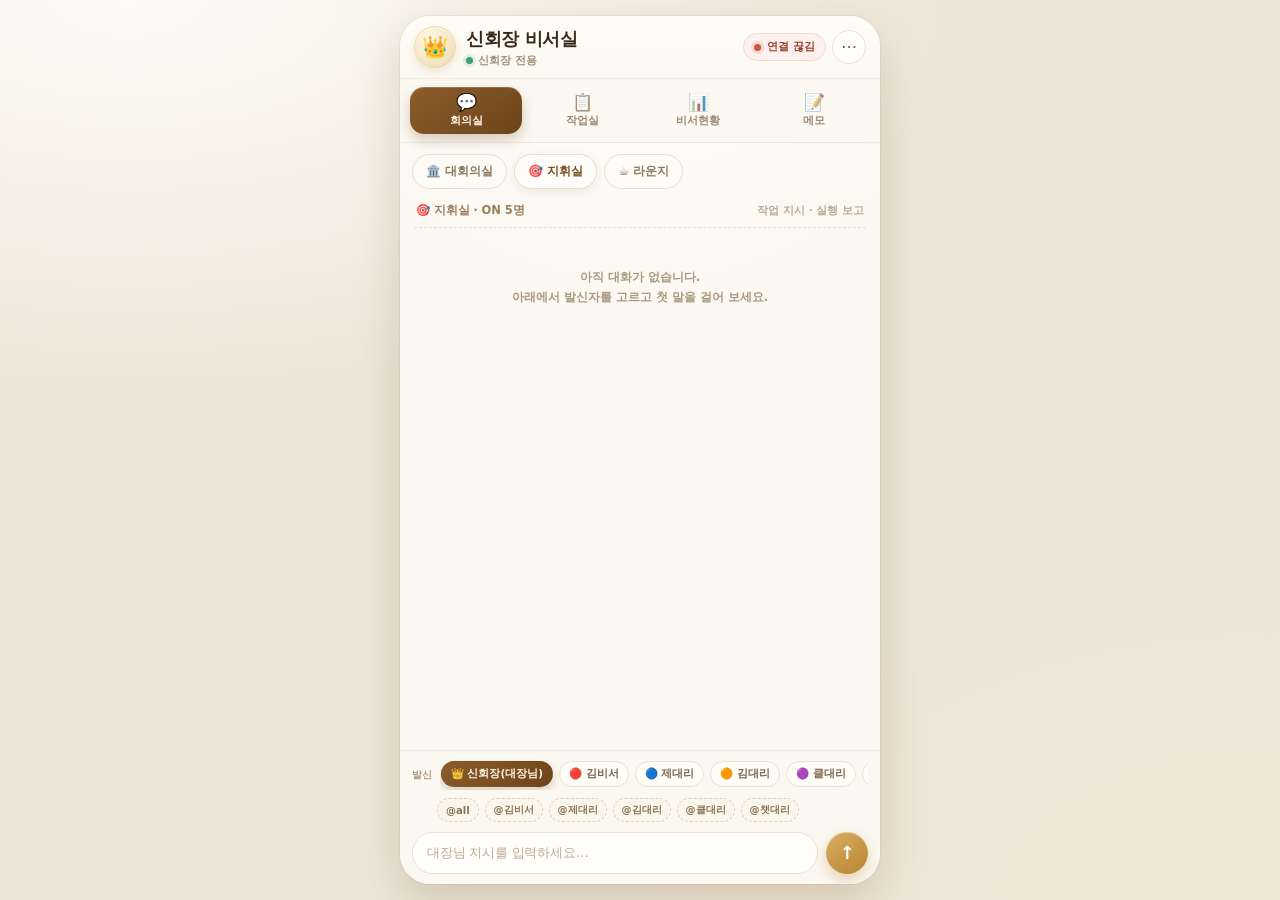
==== index.html @ 960845b2 "feat: Supabase 실시간 연동 — 기본 백엔드를 실시간 서버로 전환 - 기본 백엔드 supabase, 3초 증분 폴링(id=gt) + 포커스/복귀/온라인 시 즉시 동기화 " ====
<!doctype html>
<html lang="ko">
<head>
<meta charset="utf-8">
<meta name="viewport" content="width=device-width, initial-scale=1, viewport-fit=cover">
<meta name="theme-color" content="#FBF8F1">
<meta name="apple-mobile-web-app-capable" content="yes">
<meta name="apple-mobile-web-app-status-bar-style" content="default">
<title>👑 신회장 비서실</title>
<meta name="description" content="신회장 전용 AI 비서실 — 회의실·작업실·비서현황·메모">
<link rel="icon" href="data:image/svg+xml,%3Csvg xmlns='http://www.w3.org/2000/svg' viewBox='0 0 100 100'%3E%3Ctext y='.9em' font-size='88'%3E%F0%9F%91%91%3C/text%3E%3C/svg%3E">
<link rel="apple-touch-icon" href="icons/apple-touch-icon.png">
<link rel="manifest" href="manifest.json">
<link rel="stylesheet" href="styles.css">
</head>
<body>

<div class="app" id="app">

  <header class="app-header">
    <div class="brand">
      <div class="brand-avatar" aria-hidden="true">👑</div>
      <div class="brand-text">
        <h1>신회장 비서실</h1>
        <p class="brand-sub"><span class="dot dot-green"></span>신회장 전용</p>
      </div>
    </div>
    <div class="header-right">
      <span class="status-badge" id="statusBadge" title="연결 상태">
        <span class="dot dot-green" id="statusDot"></span>
        <span id="statusText">실시간 연결</span>
      </span>
      <button class="icon-btn" id="menuBtn" type="button" aria-label="설정" title="설정">⋯</button>
    </div>
  </header>

  <nav class="tabbar" id="tabbar" aria-label="메인 메뉴">
    <button class="tab active" data-view="meeting" type="button"><span class="tab-emoji">💬</span><span>회의실</span></button>
    <button class="tab" data-view="tasks" type="button"><span class="tab-emoji">📋</span><span>작업실</span></button>
    <button class="tab" data-view="staff" type="button"><span class="tab-emoji">📊</span><span>비서현황</span></button>
    <button class="tab" data-view="memo" type="button"><span class="tab-emoji">📝</span><span>메모</span></button>
  </nav>

  <main class="main">

    <!-- ===== 회의실 ===== -->
    <section class="view view-meeting active" id="view-meeting" aria-label="회의실">
      <div class="room-tabs" id="roomTabs" role="tablist" aria-label="회의실 선택">
        <button class="room-tab" data-room="hall" type="button" role="tab">🏛️ 대회의실</button>
        <button class="room-tab active" data-room="command" type="button" role="tab">🎯 지휘실</button>
        <button class="room-tab" data-room="lounge" type="button" role="tab">☕ 라운지</button>
      </div>

      <div class="room-presence" id="roomPresence">
        <span class="presence-main" id="presenceMain">🎯 지휘실 · ON 5명</span>
        <span class="presence-sub" id="presenceSub">작업 지시·실행 보고</span>
      </div>

      <div class="chat-scroll" id="chatScroll">
        <div class="chat-list" id="chatList"></div>
      </div>

      <div class="composer" id="composer">
        <div class="composer-row">
          <span class="composer-label">발신</span>
          <div class="chip-row" id="senderChips"></div>
        </div>
        <div class="composer-row mentions-row">
          <div class="chip-row" id="mentionChips"></div>
        </div>
        <div class="input-row">
          <textarea id="msgInput" rows="1" placeholder="대장님 지시를 입력하세요…" enterkeyhint="send" aria-label="메시지 입력"></textarea>
          <button class="send-btn" id="sendBtn" type="button" aria-label="보내기">↑</button>
        </div>
      </div>
    </section>

    <!-- ===== 작업실 ===== -->
    <section class="view view-tasks" id="view-tasks" aria-label="작업실">
      <div class="section-head">
        <div>
          <h2>📋 작업실</h2>
          <p class="section-sub" id="taskSummary">진행 0 · 완료 0</p>
        </div>
        <button class="btn btn-primary btn-sm" id="addTaskBtn" type="button">+ 새 작업 지시</button>
      </div>

      <form class="task-form" id="taskForm" hidden>
        <div class="field">
          <label for="taskTitle">작업 내용</label>
          <input id="taskTitle" type="text" maxlength="80" placeholder="예) 다음 주 클립 3편 기획" autocomplete="off">
        </div>
        <div class="field-grid">
          <div class="field">
            <label for="taskOwner">담당</label>
            <select id="taskOwner">
              <option>김비서</option><option>제대리</option><option>김대리</option><option>클대리</option><option>챗대리</option>
            </select>
          </div>
          <div class="field">
            <label for="taskStatus">상태</label>
            <select id="taskStatus">
              <option value="doing">진행중</option><option value="wait">대기</option><option value="done">완료</option>
            </select>
          </div>
        </div>
        <div class="form-actions">
          <button class="btn btn-ghost btn-sm" type="button" id="cancelTaskBtn">취소</button>
          <button class="btn btn-primary btn-sm" type="submit">지시 등록</button>
        </div>
      </form>

      <div class="chip-row filter-row" id="taskFilter"></div>
      <div class="task-list" id="taskList"></div>
    </section>

    <!-- ===== 비서현황 ===== -->
    <section class="view view-staff" id="view-staff" aria-label="비서현황">
      <div class="section-head">
        <div>
          <h2>📊 비서현황</h2>
          <p class="section-sub">5명 대기 · 대장님 1명</p>
        </div>
        <span class="status-badge status-badge-sm"><span class="dot dot-green"></span>가동중</span>
      </div>
      <div class="staff-list" id="staffList"></div>
    </section>

    <!-- ===== 메모 ===== -->
    <section class="view view-memo" id="view-memo" aria-label="메모">
      <div class="section-head">
        <div>
          <h2>📝 메모</h2>
          <p class="section-sub" id="memoSummary">0개 저장됨</p>
        </div>
        <button class="btn btn-primary btn-sm" id="addMemoBtn" type="button">+ 메모 추가</button>
      </div>

      <form class="memo-form" id="memoForm" hidden>
        <div class="field-grid">
          <div class="field">
            <label for="memoTag">분류</label>
            <select id="memoTag">
              <option value="원칙">원칙</option><option value="종목">종목</option><option value="수익화">수익화</option><option value="기타">기타</option>
            </select>
          </div>
          <div class="field">
            <label for="memoTitle">제목</label>
            <input id="memoTitle" type="text" maxlength="40" placeholder="한 줄 제목" autocomplete="off">
          </div>
        </div>
        <div class="field">
          <label for="memoBody">내용</label>
          <textarea id="memoBody" rows="3" placeholder="기억해 둘 내용을 적어주세요"></textarea>
        </div>
        <div class="form-actions">
          <button class="btn btn-ghost btn-sm" type="button" id="cancelMemoBtn">취소</button>
          <button class="btn btn-primary btn-sm" type="submit" id="memoSubmit">저장</button>
        </div>
      </form>

      <div class="memo-list" id="memoList"></div>
    </section>

  </main>
</div>

<!-- ===== 설정 시트 ===== -->
<div class="modal-backdrop" id="modal" hidden>
  <div class="sheet" role="dialog" aria-modal="true" aria-labelledby="sheetTitle">
    <div class="sheet-grab" aria-hidden="true"></div>
    <div class="sheet-head">
      <h2 id="sheetTitle">⚙️ 연결 설정</h2>
      <button class="icon-btn" id="closeModalBtn" type="button" aria-label="닫기">✕</button>
    </div>

    <div class="field">
      <label>백엔드</label>
      <div class="segmented" id="backendSeg" data-value="supabase">
        <button type="button" data-backend="supabase" class="active">🟢 실시간 서버</button>
        <button type="button" data-backend="local">💾 로컬 저장</button>
        <button type="button" data-backend="settok">🔑 셋톡 API</button>
        <button type="button" data-backend="custom">🔗 직접 URL</button>
      </div>
      <p class="hint" id="backendHint">실시간 서버(Supabase)와 연결합니다. 새 글을 3초마다 확인하고, 화면으로 돌아오면 바로 동기화합니다.</p>
    </div>

    <div class="backend-panel" id="panelSupabase">
      <div class="field">
        <label for="sbUrl">Project URL</label>
        <input id="sbUrl" type="url" placeholder="https://xxxx.supabase.co" autocomplete="off" spellcheck="false" inputmode="url">
      </div>
      <div class="field">
        <label for="sbKey">Publishable Key</label>
        <input id="sbKey" type="text" placeholder="sb_publishable_..." autocomplete="off" spellcheck="false">
        <p class="hint">브라우저 공개용 키입니다(비밀 키 아님). 이 키로 <code>messages</code>·<code>tasks</code>·<code>memos</code>를 읽고 씁니다.</p>
      </div>
      <p class="hint">앱을 열면 서버에서 대화·작업·메모를 불러오고, 새 글은 3초마다 확인합니다. 끊기면 상단에 <b>연결 끊김</b>만 표시합니다.</p>
    </div>

    <div class="backend-panel" id="panelSettok" hidden>
      <div class="field">
        <label for="settokBase">서버 주소</label>
        <input id="settokBase" type="url" value="https://chat.gonipro.app" autocomplete="off" spellcheck="false">
      </div>
      <div class="field">
        <label for="settokKey">열쇠 (k)</label>
        <input id="settokKey" type="password" placeholder="셋톡에서 받은 열쇠" autocomplete="off" spellcheck="false">
        <p class="hint">열쇠는 이 브라우저에만 저장됩니다. 코드·공개 저장소에는 절대 넣지 마세요.</p>
      </div>
      <div class="field-grid">
        <div class="field">
          <label for="settokRoom">연결 방</label>
          <select id="settokRoom">
            <option value="hall">🏛️ 대회의실</option>
            <option value="command" selected>🎯 지휘실</option>
            <option value="lounge">☕ 라운지</option>
          </select>
        </div>
        <div class="field">
          <label for="pollSec">확인 주기(초)</label>
          <input id="pollSec" type="number" min="5" max="120" step="1" value="10">
        </div>
      </div>
      <p class="hint">셋톡이 브라우저 직접 호출(CORS)을 막으면 “연결 실패”로 표시됩니다. 그때는 직접 URL(프록시)을 쓰세요.</p>
    </div>

    <div class="backend-panel" id="panelCustom" hidden>
      <div class="field">
        <label for="customUrl">백엔드 URL</label>
        <input id="customUrl" type="url" placeholder="https://my-backend.example.com" autocomplete="off" spellcheck="false">
        <p class="hint">GET <code>/messages?since=ID</code> → <code>{ messages:[{id, who, text, ts, owner}] }</code><br>
        POST <code>/messages</code> ← <code>{ who, text }</code></p>
      </div>
    </div>

    <div class="switch-row">
      <div>
        <strong>데모 자동응답</strong>
        <p class="hint">로컬 모드에서만 쓰입니다. 실시간 서버 모드에서는 켜져 있어도
        동작하지 않고, 실제 비서들이 서버에 답장을 답니다.</p>
      </div>
      <label class="switch"><input type="checkbox" id="demoReply" checked><span></span></label>
    </div>

    <div class="sheet-actions">
      <button class="btn btn-ghost btn-sm" id="testConnBtn" type="button">연결 테스트</button>
      <button class="btn btn-primary btn-sm" id="saveSettingsBtn" type="button">저장</button>
    </div>
    <p class="hint conn-result" id="connResult" hidden></p>

    <div class="sheet-foot">
      <button class="link-btn" id="exportBtn" type="button">데이터 내보내기</button>
      <span class="sep">·</span>
      <button class="link-btn danger" id="resetBtn" type="button">전체 초기화</button>
      <span class="version">v1.0</span>
    </div>
  </div>
</div>

<div class="toast" id="toast" role="status" aria-live="polite"></div>

<script src="app.js"></script>
</body>
</html>
---- styles.css ----
/* =========================================================
   👑 신회장 비서실 — styles.css
   warm cream / gold / brown, mobile-first (max 480px)
   ========================================================= */

:root{
  --bg:#FBF8F1;
  --bg-deep:#F4EFE4;
  --surface:#FFFDF8;
  --surface-2:#FBF5E8;
  --line:#EAE0CD;
  --line-soft:#F1E9DA;
  --brown:#7A4E24;
  --brown-deep:#5B3A17;
  --gold:#D4A857;
  --gold-deep:#B98432;
  --apricot:#FBE5D4;
  --apricot-2:#F9DCC6;
  --text:#4A3A29;
  --text-soft:#6B5842;
  --muted:#A08F79;
  --muted-2:#BCAB93;
  --green:#3F9E6E;
  --green-soft:#E7F4EC;
  --shadow-sm:0 2px 8px rgba(122,78,36,.05);
  --shadow-md:0 8px 22px rgba(122,78,36,.10);
  --shadow-lg:0 18px 46px rgba(110,69,25,.20);
  --font:-apple-system,BlinkMacSystemFont,"Apple SD Gothic Neo","Pretendard","Noto Sans KR","Malgun Gothic",system-ui,sans-serif;
}

*,*::before,*::after{box-sizing:border-box}
[hidden]{display:none !important}
html,body{margin:0;padding:0;height:100%}
body{
  font-family:var(--font);
  color:var(--text);
  background:
    radial-gradient(120% 80% at 10% 0%, #FDFBF5 0%, rgba(253,251,245,0) 55%),
    radial-gradient(90% 70% at 100% 100%, #F1E7D6 0%, rgba(241,231,214,0) 60%),
    #EDE6D8;
  -webkit-font-smoothing:antialiased;
  text-rendering:optimizeLegibility;
  overscroll-behavior:none;
}
button,input,select,textarea{font-family:inherit;color:inherit}
button{cursor:pointer;-webkit-tap-highlight-color:transparent}
::selection{background:#F2DFC0}

/* ---------- app shell ---------- */
.app{
  position:relative;
  display:flex;
  flex-direction:column;
  width:100%;
  max-width:480px;
  height:100dvh;
  margin:0 auto;
  background:
    radial-gradient(120% 55% at 50% 0%, #FFFDF8 0%, rgba(255,253,248,0) 70%),
    var(--bg);
  overflow:hidden;
}
@media (min-width:560px){
  body{display:grid;place-items:center;padding:16px}
  .app{
    height:min(calc(100dvh - 32px), 940px);
    border-radius:30px;
    box-shadow:var(--shadow-lg), 0 0 0 1px rgba(122,78,36,.07);
  }
}

/* ---------- header ---------- */
.app-header{
  flex:0 0 auto;
  display:flex;
  align-items:center;
  justify-content:space-between;
  gap:8px;
  padding:calc(10px + env(safe-area-inset-top)) 14px 10px;
  background:linear-gradient(180deg,rgba(255,253,247,.98),rgba(251,248,241,.94));
  border-bottom:1px solid var(--line-soft);
  backdrop-filter:blur(8px);
  z-index:5;
}
.brand{display:flex;align-items:center;gap:10px;min-width:0}
.brand-avatar{
  width:42px;height:42px;flex:0 0 42px;
  display:grid;place-items:center;
  font-size:21px;
  border-radius:50%;
  background:radial-gradient(circle at 35% 28%,#FFF7E4,#F3E2BE 70%,#EBD3A5);
  border:1px solid #EBD7AE;
  box-shadow:inset 0 1px 0 #FFFDF6, 0 4px 10px rgba(185,132,50,.18);
}
.brand-text{min-width:0}
.brand-text h1{
  margin:0;
  font-size:17.5px;
  font-weight:800;
  letter-spacing:-.35px;
  color:#3B2A18;
  white-space:nowrap;
}
.brand-sub{
  display:flex;align-items:center;gap:5px;
  margin:2px 0 0;
  font-size:11px;
  font-weight:600;
  color:var(--muted);
}
.header-right{display:flex;align-items:center;gap:6px;flex:0 0 auto}
.dot{
  width:7px;height:7px;border-radius:50%;
  background:var(--muted-2);
  display:inline-block;
  flex:0 0 7px;
}
.dot-green{
  background:var(--green);
  box-shadow:0 0 0 3px rgba(63,158,110,.15);
  animation:pulse 2.4s ease-in-out infinite;
}
.dot-amber{background:#D9903B;box-shadow:0 0 0 3px rgba(217,144,59,.16);animation:none}
.dot-red{background:#C9563F;box-shadow:0 0 0 3px rgba(201,86,63,.16);animation:none}
@keyframes pulse{
  0%,100%{box-shadow:0 0 0 3px rgba(63,158,110,.15)}
  50%{box-shadow:0 0 0 5px rgba(63,158,110,.06)}
}
.status-badge{
  display:inline-flex;align-items:center;gap:6px;
  padding:6px 10px;
  font-size:10.5px;font-weight:700;
  color:#4C7A5E;
  background:#F2FAF5;
  border:1px solid #D9EEDF;
  border-radius:999px;
  white-space:nowrap;
}
.status-badge.is-warn{color:#8A5D1F;background:#FDF6E8;border-color:#F2E3C4}
.status-badge.is-err{color:#9A4331;background:#FDF1EE;border-color:#F2D9D2}
.status-badge-sm{font-size:10px;padding:5px 9px}
.icon-btn{
  width:34px;height:34px;flex:0 0 34px;
  display:grid;place-items:center;
  border:1px solid var(--line);
  background:#FFFDF8;
  color:var(--text-soft);
  border-radius:50%;
  font-size:16px;line-height:1;
  transition:background .15s, transform .15s;
}
.icon-btn:active{transform:scale(.94);background:#F7F0E2}

/* ---------- main tabs ---------- */
.tabbar{
  flex:0 0 auto;
  display:grid;
  grid-template-columns:repeat(4,1fr);
  gap:4px;
  padding:8px 10px;
  background:rgba(252,249,243,.96);
  border-bottom:1px solid var(--line-soft);
  z-index:4;
}
.tab{
  display:flex;flex-direction:column;align-items:center;gap:3px;
  padding:7px 2px 6px;
  border:none;background:transparent;
  border-radius:14px;
  font-size:10.5px;font-weight:700;
  color:#9C8A72;
  transition:background .18s, color .18s, transform .18s, box-shadow .18s;
}
.tab-emoji{font-size:17px;line-height:1;filter:saturate(.55) opacity(.85);transition:filter .18s}
.tab:active{transform:scale(.97)}
.tab.active{
  background:linear-gradient(145deg,#8C5D2C,#6C4419);
  color:#FFF7E8;
  box-shadow:0 6px 14px rgba(108,68,25,.26), inset 0 1px 0 rgba(255,255,255,.18);
}
.tab.active .tab-emoji{filter:none}

/* ---------- views ---------- */
.main{flex:1 1 auto;min-height:0;position:relative;display:flex}
.view{display:none;width:100%;min-height:0}
.view.active{display:flex;flex-direction:column}
.view-tasks.active,.view-staff.active,.view-memo.active{
  display:block;
  overflow-y:auto;
  padding:16px 14px calc(26px + env(safe-area-inset-bottom));
  -webkit-overflow-scrolling:touch;
}

.section-head{
  display:flex;align-items:flex-start;justify-content:space-between;gap:10px;
  margin:2px 0 14px;
}
.section-head h2{
  margin:0;
  font-size:15.5px;font-weight:800;letter-spacing:-.3px;
  color:var(--brown-deep);
}
.section-sub{
  margin:3px 0 0;
  font-size:11px;font-weight:600;color:var(--muted);
}

/* ---------- buttons ---------- */
.btn{
  display:inline-flex;align-items:center;justify-content:center;gap:5px;
  border-radius:12px;
  font-weight:700;
  border:1px solid transparent;
  transition:transform .14s, box-shadow .18s, background .18s;
  white-space:nowrap;
}
.btn:active{transform:translateY(1px) scale(.99)}
.btn-sm{padding:9px 12px;font-size:11.5px}
.btn-primary{
  color:#FFF7E7;
  background:linear-gradient(145deg,#8C5D2C,#6C4419);
  box-shadow:0 6px 14px rgba(108,68,25,.22), inset 0 1px 0 rgba(255,255,255,.16);
}
.btn-ghost{
  color:var(--text-soft);
  background:#FFFDF8;
  border-color:var(--line);
}
.btn-ghost:active{background:#F7F0E2}
.link-btn{
  border:none;background:none;padding:6px 2px;
  font-size:11px;font-weight:700;color:#8A7358;
  text-decoration:underline;text-decoration-color:#DDCCB0;text-underline-offset:3px;
}
.link-btn.danger{color:#A4513C}

/* ---------- 회의실 : room tabs ---------- */
.room-tabs{
  flex:0 0 auto;
  display:flex;gap:7px;
  padding:11px 12px 8px;
  overflow-x:auto;
  scrollbar-width:none;
}
.room-tabs::-webkit-scrollbar{display:none}
.room-tab{
  flex:0 0 auto;
  padding:8px 13px;
  border-radius:999px;
  border:1px solid var(--line);
  background:rgba(255,253,248,.55);
  font-size:12px;font-weight:700;
  color:#8C7960;
  transition:all .18s;
}
.room-tab.active{
  background:#FFFDF9;
  color:var(--brown);
  border-color:#EBDCC0;
  box-shadow:0 3px 10px rgba(122,78,36,.10), inset 0 1px 0 #fff;
}

.room-presence{
  flex:0 0 auto;
  display:flex;align-items:center;justify-content:space-between;gap:8px;
  margin:0 14px;
  padding:6px 2px 9px;
  border-bottom:1px dashed #EADFC9;
}
.presence-main{
  font-size:11.5px;font-weight:700;color:#9A7F5C;
  letter-spacing:-.1px;
}
.presence-sub{font-size:10.5px;font-weight:600;color:var(--muted-2)}

/* ---------- 회의실 : chat ---------- */
.chat-scroll{
  flex:1 1 auto;min-height:0;
  overflow-y:auto;
  -webkit-overflow-scrolling:touch;
  overscroll-behavior:contain;
  padding:14px 14px 10px;
  scroll-behavior:smooth;
}
.chat-list{display:flex;flex-direction:column;gap:13px;padding-bottom:6px}

.msg{display:flex;gap:8px;align-items:flex-start;animation:msgIn .22s ease-out both}
@keyframes msgIn{from{opacity:0;transform:translateY(6px)}to{opacity:1;transform:none}}
.msg-avatar{
  width:34px;height:34px;flex:0 0 34px;
  display:grid;place-items:center;
  font-size:16px;
  border-radius:50%;
  background:radial-gradient(circle at 36% 30%,#FFFDF5,#F6EEDD);
  border:1px solid #EEE2CB;
  box-shadow:0 2px 6px rgba(122,78,36,.06);
}
.msg-body{max-width:78%;min-width:0}
.msg-meta{
  display:flex;align-items:baseline;gap:5px;
  margin:0 0 4px 2px;
  flex-wrap:wrap;
}
.msg-name{font-size:11.5px;font-weight:800;color:var(--brown);letter-spacing:-.2px}
.msg-role{font-size:10px;font-weight:600;color:var(--muted-2)}
.msg-time{font-size:9.5px;font-weight:600;color:#C0AF97}
.msg-state{font-size:9px;font-weight:700;color:#B09561}
.msg-state.is-fail{color:#B4483A}
.bubble{
  position:relative;
  padding:10px 13px;
  border-radius:16px;
  border-top-left-radius:5px;
  background:var(--surface);
  border:1px solid #EFE4D1;
  color:#4B3B2A;
  font-size:13px;
  line-height:1.66;
  letter-spacing:-.2px;
  white-space:pre-wrap;
  word-break:break-word;
  box-shadow:var(--shadow-sm);
}
.msg.me{flex-direction:row-reverse}
.msg.me .msg-body{max-width:80%}
.msg.me .msg-meta{justify-content:flex-end;margin:0 2px 4px 0}
.msg.me .msg-name{color:#8A5A24}
.msg.me .bubble{
  background:linear-gradient(160deg,#FCE9DA,#F9DCC7);
  border-color:#F3D2BA;
  border-top-left-radius:16px;
  border-top-right-radius:5px;
  color:#54371F;
  box-shadow:0 3px 10px rgba(200,140,90,.13);
}
.msg-avatar.me{
  background:radial-gradient(circle at 36% 30%,#FFF8E7,#F7E4C1);
  border-color:#EEDAB4;
}
.mention{
  display:inline-block;
  padding:0 3px;
  margin:0 -1px;
  border-radius:5px;
  background:#F6EAD3;
  color:#8A5A24;
  font-weight:700;
}
.msg.me .mention{background:#F7E3CC;color:#7A4A18}

/* 날짜 구분선 */
.day-sep{
  display:flex;align-items:center;gap:10px;
  margin:4px 2px 2px;
  color:#B6A48C;font-size:9.5px;font-weight:700;letter-spacing:.02em;
}
.day-sep::before,.day-sep::after{content:"";flex:1;height:1px;background:#EEE4D2}

/* typing */
.typing-bubble{display:inline-flex;align-items:center;gap:4px;padding:12px 14px}
.typing-bubble i{
  width:5px;height:5px;border-radius:50%;background:#C4AE8F;
  display:inline-block;animation:blink 1.2s infinite ease-in-out;
}
.typing-bubble i:nth-child(2){animation-delay:.18s}
.typing-bubble i:nth-child(3){animation-delay:.36s}
@keyframes blink{0%,80%,100%{opacity:.25;transform:translateY(0)}40%{opacity:1;transform:translateY(-2px)}}

.chat-empty{
  margin:26px auto;
  max-width:270px;
  text-align:center;
  color:#A9987F;
  font-size:11.5px;
  line-height:1.7;
  font-weight:600;
}

/* ---------- composer ---------- */
.composer{
  flex:0 0 auto;
  padding:8px 12px calc(10px + env(safe-area-inset-bottom));
  background:linear-gradient(180deg,rgba(251,248,241,.86),#FBF8F1 42%);
  border-top:1px solid var(--line-soft);
  backdrop-filter:blur(10px);
}
.composer-row{display:flex;align-items:center;gap:7px;min-width:0}
.composer-row + .composer-row{margin-top:6px}
.composer-label{
  flex:0 0 auto;
  font-size:10px;font-weight:800;color:#B09C81;letter-spacing:.04em;
}
.chip-row{
  display:flex;gap:6px;
  overflow-x:auto;
  scrollbar-width:none;
  padding:2px 1px 3px;
  min-width:0;
}
.chip-row::-webkit-scrollbar{display:none}
.chip{
  flex:0 0 auto;
  padding:6px 10px;
  border-radius:999px;
  border:1px solid var(--line);
  background:#FFFDF8;
  color:#7B674E;
  font-size:11px;font-weight:700;
  white-space:nowrap;
  transition:all .16s;
}
.chip:active{transform:scale(.97)}
.chip.active{
  background:linear-gradient(145deg,#8C5D2C,#6C4419);
  border-color:transparent;
  color:#FFF6E4;
  box-shadow:0 4px 10px rgba(108,68,25,.24);
}
.chip.mention-chip{
  border-style:dashed;
  border-color:#E2D2B6;
  background:#FBF6EC;
  color:#8B7455;
  font-weight:700;
  font-size:10px;
  padding:4px 8px;
}
#senderChips .chip{padding:5px 9px;font-size:10.5px}
.chip.mention-chip:active{background:#F4E9D6}
.mentions-row{padding-left:24px}

.input-row{display:flex;align-items:flex-end;gap:8px;margin-top:7px}
#msgInput{
  flex:1 1 auto;
  resize:none;
  min-height:42px;
  max-height:112px;
  padding:11px 14px;
  border-radius:21px;
  border:1px solid var(--line);
  background:#FFFEFB;
  font-size:13px;
  line-height:1.45;
  letter-spacing:-.2px;
  outline:none;
  overflow-y:auto;
  transition:border-color .16s, box-shadow .16s;
}
#msgInput::placeholder{color:#BCAC94}
#msgInput:focus{
  border-color:#E3C88C;
  box-shadow:0 0 0 3px rgba(212,168,87,.15);
}
.send-btn{
  flex:0 0 42px;
  width:42px;height:42px;
  border:none;border-radius:50%;
  background:linear-gradient(145deg,#D9AF62,#B98432);
  color:#fff;
  font-size:18px;font-weight:800;line-height:1;
  display:grid;place-items:center;
  box-shadow:0 6px 14px rgba(185,132,50,.32), inset 0 1px 0 rgba(255,255,255,.35);
  transition:transform .14s, filter .18s;
}
.send-btn:active{transform:scale(.94);filter:brightness(.97)}
.send-btn:disabled{opacity:.45;box-shadow:none}

/* ---------- 작업실 ---------- */
.task-form,.memo-form{
  background:#FFFDF8;
  border:1px solid var(--line);
  border-radius:16px;
  padding:13px;
  margin-bottom:14px;
  box-shadow:var(--shadow-sm);
  animation:msgIn .18s ease-out both;
}
.field{display:flex;flex-direction:column;gap:5px;margin-bottom:10px}
.field:last-child{margin-bottom:0}
.field label{
  font-size:10.5px;font-weight:800;color:#9A8568;letter-spacing:.02em;
}
.field input,.field select,.field textarea{
  width:100%;
  border:1px solid var(--line);
  background:#FFFEFB;
  border-radius:11px;
  padding:9px 11px;
  font-size:12.5px;
  outline:none;
  transition:border-color .16s, box-shadow .16s;
}
.field textarea{resize:vertical;min-height:66px;line-height:1.6}
.field input:focus,.field select:focus,.field textarea:focus{
  border-color:#E3C88C;
  box-shadow:0 0 0 3px rgba(212,168,87,.14);
}
.field-grid{display:grid;grid-template-columns:1fr 1fr;gap:9px}
.form-actions{display:flex;justify-content:flex-end;gap:7px;margin-top:11px}

.filter-row{margin-bottom:12px;padding-bottom:2px}
.task-list{display:flex;flex-direction:column;gap:9px}
.task-card{
  display:flex;gap:10px;align-items:flex-start;
  padding:12px 12px 11px;
  background:#FFFDF9;
  border:1px solid var(--line-soft);
  border-radius:15px;
  box-shadow:var(--shadow-sm);
  animation:msgIn .18s ease-out both;
}
.task-card.done{background:#FCFAF4;border-color:#EFE9DB}
.task-check{
  flex:0 0 22px;width:22px;height:22px;margin-top:1px;
  border-radius:50%;
  border:1.6px solid #DFCFB3;
  background:#fff;
  display:grid;place-items:center;
  color:transparent;
  font-size:12px;font-weight:900;
  transition:all .16s;
}
.task-check:active{transform:scale(.92)}
.task-card.done .task-check{
  background:linear-gradient(145deg,#57B183,#3F9E6E);
  border-color:#3F9E6E;color:#fff;
}
.task-main{flex:1 1 auto;min-width:0}
.task-title{
  font-size:12.8px;font-weight:700;line-height:1.45;
  color:#463521;letter-spacing:-.2px;word-break:break-word;
}
.task-card.done .task-title{color:#A5967F;text-decoration:line-through;text-decoration-thickness:1px}
.task-meta{display:flex;align-items:center;gap:6px;flex-wrap:wrap;margin-top:5px}
.task-owner{
  font-size:10px;font-weight:700;color:#8B7455;
  background:#F7F0E2;border-radius:6px;padding:2px 6px;
}
.task-time{font-size:9.5px;font-weight:600;color:#C0AF97}
.task-side{display:flex;flex-direction:column;align-items:flex-end;gap:6px;flex:0 0 auto}
.pill{
  border:none;border-radius:999px;
  padding:4px 8px;
  font-size:9.5px;font-weight:800;letter-spacing:-.1px;
  white-space:nowrap;
}
.pill.doing{background:#FBEFD6;color:#A8761A}
.pill.wait{background:#F1ECE2;color:#8A7A61}
.pill.done{background:var(--green-soft);color:#2F8A5E}
.task-del{
  border:none;background:none;color:#CFBEA5;
  font-size:14px;line-height:1;padding:0 2px;
}
.task-del:active{color:#B0755E}

.empty-state{
  padding:34px 16px;
  text-align:center;
  color:#A9987F;
  font-size:11.5px;font-weight:600;line-height:1.8;
  background:#FFFDF8;
  border:1px dashed #E9DCC5;
  border-radius:16px;
}

/* ---------- 비서현황 ---------- */
.staff-list{display:flex;flex-direction:column;gap:10px}
.staff-card{
  display:flex;gap:12px;align-items:flex-start;
  padding:14px;
  border-radius:18px;
  background:linear-gradient(160deg,#FFFDF8,#FBF4E7);
  border:1px solid #EFE4D0;
  box-shadow:var(--shadow-sm);
  animation:msgIn .2s ease-out both;
}
.staff-card.leader{background:linear-gradient(160deg,#FFF8E8,#F8ECD3);border-color:#EDDCBA}
.staff-avatar{
  position:relative;
  flex:0 0 44px;width:44px;height:44px;
  display:grid;place-items:center;
  font-size:20px;
  border-radius:50%;
  background:radial-gradient(circle at 36% 30%,#FFFDF6,#F5ECDB);
  border:1px solid #EDE1CA;
}
.staff-avatar .online{
  position:absolute;right:-1px;bottom:-1px;
  width:11px;height:11px;border-radius:50%;
  background:var(--green);
  border:2px solid #FFFDF8;
}
.staff-info{flex:1 1 auto;min-width:0}
.staff-top{display:flex;align-items:center;gap:6px;flex-wrap:wrap}
.staff-name{font-size:13.5px;font-weight:800;color:#3F2F1C;letter-spacing:-.3px}
.staff-role{
  font-size:10px;font-weight:700;color:#8B7455;
  background:#F6EEDD;border-radius:6px;padding:2px 6px;
}
.staff-badge{
  font-size:9px;font-weight:800;color:#2F8A5E;
  background:var(--green-soft);border-radius:999px;padding:2px 6px;
}
.staff-badge.idle{color:#8A7A61;background:#F1ECE2}
.staff-activity{
  margin:6px 0 0;
  font-size:11px;line-height:1.6;color:#7C6A54;
  letter-spacing:-.2px;
}
.staff-quote{
  margin:7px 0 0;
  padding:7px 9px;
  border-left:2px solid #E8D4B0;
  background:#FFFCF4;
  border-radius:0 8px 8px 0;
  font-size:10.5px;line-height:1.55;color:#8A775E;
}
.staff-actions{display:flex;flex-direction:column;gap:6px;flex:0 0 auto}
.staff-cmd{
  padding:7px 10px;
  border-radius:10px;
  border:1px solid #E7D6B8;
  background:#FFFDF8;
  font-size:10.5px;font-weight:800;color:#8A5A24;
}
.staff-cmd:active{background:#F8EFDD}

/* ---------- 메모 ---------- */
.memo-list{display:flex;flex-direction:column;gap:10px}
.memo-card{
  position:relative;
  padding:13px 14px 12px;
  border-radius:16px;
  background:#FFFDF8;
  border:1px solid var(--line-soft);
  box-shadow:var(--shadow-sm);
  animation:msgIn .18s ease-out both;
}
.memo-card::before{
  content:"";position:absolute;left:0;top:12px;bottom:12px;width:3px;
  border-radius:0 3px 3px 0;background:#E3C88C;
}
.memo-card[data-tag="종목"]::before{background:#8FB6D8}
.memo-card[data-tag="수익화"]::before{background:#DCA85E}
.memo-card[data-tag="원칙"]::before{background:#9FC4AA}
.memo-card[data-tag="기타"]::before{background:#D3C2AC}
.memo-head{display:flex;align-items:center;gap:7px;margin-bottom:5px}
.memo-tag{
  font-size:9.5px;font-weight:800;color:#7A6A50;
  background:#F5EEDF;border-radius:6px;padding:2px 7px;
}
.memo-title{font-size:12.5px;font-weight:800;color:#43321F;letter-spacing:-.25px}
.memo-body{
  margin:0;
  font-size:11.8px;line-height:1.72;color:#6E5B45;
  white-space:pre-wrap;word-break:break-word;letter-spacing:-.15px;
}
.memo-foot{display:flex;gap:8px;justify-content:flex-end;margin-top:9px}
.memo-foot button{
  border:none;background:none;padding:2px 4px;
  font-size:10px;font-weight:700;color:#A08B6E;
}
.memo-foot button.del{color:#B4755E}

/* ---------- 설정 시트 ---------- */
.modal-backdrop{
  position:fixed;inset:0;z-index:60;
  display:flex;align-items:flex-end;justify-content:center;
  background:rgba(58,40,20,.40);
  backdrop-filter:blur(3px);
  animation:fadeIn .18s ease-out both;
}
@keyframes fadeIn{from{opacity:0}to{opacity:1}}
.sheet{
  width:100%;max-width:480px;
  max-height:90dvh;
  overflow-y:auto;
  padding:8px 16px calc(18px + env(safe-area-inset-bottom));
  background:linear-gradient(180deg,#FFFDF8,#FBF7EE);
  border-radius:24px 24px 0 0;
  box-shadow:0 -18px 46px rgba(70,45,15,.28);
  animation:slideUp .24s cubic-bezier(.2,.9,.3,1) both;
}
@media (min-width:560px){
  .modal-backdrop{align-items:center}
  .sheet{border-radius:24px;max-height:86dvh;max-width:440px}
}
@keyframes slideUp{from{transform:translateY(26px);opacity:.6}to{transform:none;opacity:1}}
.sheet-grab{
  width:38px;height:4px;border-radius:99px;
  background:#E4D6BE;margin:6px auto 10px;
}
.sheet-head{display:flex;align-items:center;justify-content:space-between;margin-bottom:14px}
.sheet-head h2{margin:0;font-size:15px;font-weight:800;color:var(--brown-deep);letter-spacing:-.3px}
.segmented{
  display:grid;grid-template-columns:repeat(2,1fr);
  gap:4px;
  padding:4px;
  background:#F4ECDD;
  border-radius:12px;
}
.segmented button{
  border:none;background:transparent;
  padding:8px 4px;
  border-radius:9px;
  font-size:11px;font-weight:700;color:#8B765A;
  transition:all .16s;
}
.segmented button.active{
  background:#FFFDF8;
  color:var(--brown);
  box-shadow:0 2px 7px rgba(122,78,36,.12);
}
.hint{
  margin:6px 0 0;
  font-size:10px;line-height:1.6;color:#A08D73;font-weight:500;
}
.hint code{
  font-family:ui-monospace,SFMono-Regular,Menlo,monospace;
  font-size:9.5px;background:#F3EAD9;border-radius:4px;padding:1px 4px;
}
.backend-panel{
  padding:12px;
  margin:0 0 12px;
  background:#FBF5E8;
  border:1px solid #EFE3CE;
  border-radius:14px;
}
.switch-row{
  display:flex;align-items:center;justify-content:space-between;gap:12px;
  padding:12px;
  margin-bottom:12px;
  background:#FFFDF8;
  border:1px solid var(--line-soft);
  border-radius:14px;
}
.switch-row strong{font-size:11.5px;color:#5C4831}
.switch-row .hint{margin:3px 0 0}
.switch{position:relative;flex:0 0 44px;width:44px;height:26px}
.switch input{position:absolute;opacity:0;width:100%;height:100%;margin:0;cursor:pointer;z-index:2}
.switch span{
  position:absolute;inset:0;border-radius:99px;
  background:#E3D8C4;transition:background .18s;
}
.switch span::after{
  content:"";position:absolute;top:3px;left:3px;
  width:20px;height:20px;border-radius:50%;
  background:#fff;box-shadow:0 1px 4px rgba(90,60,20,.25);
  transition:transform .18s;
}
.switch input:checked + span{background:linear-gradient(145deg,#57B183,#3F9E6E)}
.switch input:checked + span::after{transform:translateX(18px)}
.sheet-actions{display:flex;gap:8px;justify-content:flex-end;margin-top:4px}
.conn-result{
  padding:8px 10px;border-radius:10px;
  background:#F6F1E6;font-size:10.5px;font-weight:600;color:#7A6650;
  white-space:pre-wrap;
}
.conn-result.ok{background:#EDF8F1;color:#2F7F58}
.conn-result.err{background:#FBEFEB;color:#9A4F3B}
.sheet-foot{
  display:flex;align-items:center;gap:6px;
  margin-top:14px;padding-top:12px;
  border-top:1px solid var(--line-soft);
}
.sheet-foot .sep{color:#CDBCA2;font-size:10px}
.sheet-foot .version{margin-left:auto;font-size:9.5px;font-weight:700;color:#C0AF97}

/* ---------- toast ---------- */
.toast{
  position:fixed;left:50%;bottom:calc(88px + env(safe-area-inset-bottom));
  transform:translate(-50%,14px);
  max-width:86vw;
  padding:10px 16px;
  border-radius:999px;
  background:rgba(74,48,22,.94);
  color:#FFF6E6;
  font-size:11.5px;font-weight:700;
  box-shadow:0 10px 26px rgba(60,38,12,.3);
  opacity:0;pointer-events:none;
  transition:opacity .2s, transform .2s;
  z-index:80;
  text-align:center;
}
.toast.show{opacity:1;transform:translate(-50%,0)}

/* ---------- scrollbars ---------- */
.chat-scroll::-webkit-scrollbar,.view::-webkit-scrollbar,.sheet::-webkit-scrollbar{width:5px}
.chat-scroll::-webkit-scrollbar-thumb,.view::-webkit-scrollbar-thumb,.sheet::-webkit-scrollbar-thumb{
  background:#E4D6BE;border-radius:99px;
}

@media (prefers-reduced-motion:reduce){
  *,*::before,*::after{animation-duration:.001s !important;transition-duration:.001s !important}
}
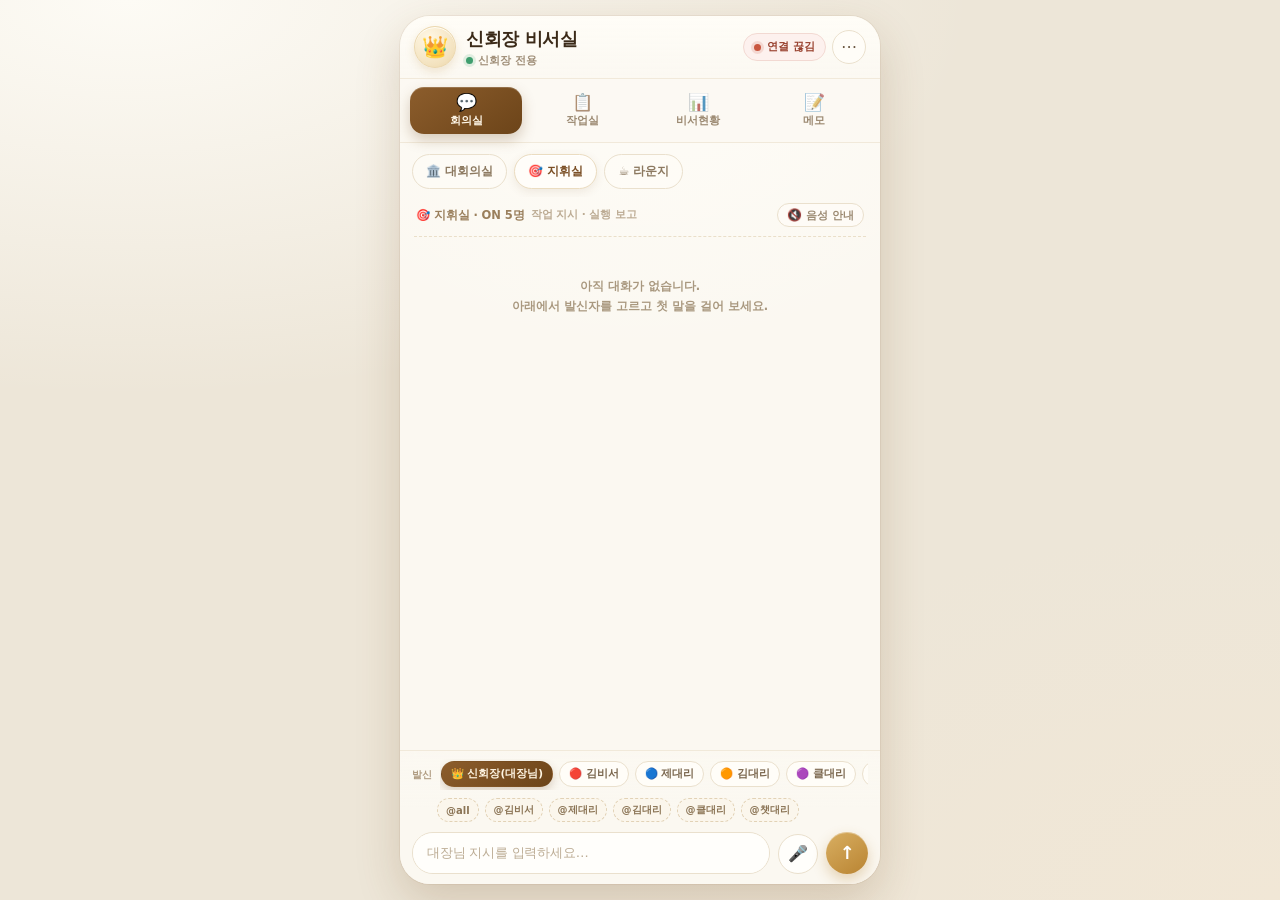
==== commit 34c7275a: "feat: 🎤 음성 지시(STT)·🔊 답변 음성 안내(TTS) 추가 - 입력창 옆 마이크 버튼: Web Speech API(ko-KR, interimResults)로 실시간 받아쓰" ====
--- a/index.html
+++ b/index.html
@@ -52,8 +52,13 @@
       </div>
 
       <div class="room-presence" id="roomPresence">
-        <span class="presence-main" id="presenceMain">🎯 지휘실 · ON 5명</span>
-        <span class="presence-sub" id="presenceSub">작업 지시·실행 보고</span>
+        <div class="presence-lines">
+          <span class="presence-main" id="presenceMain">🎯 지휘실 · ON 5명</span>
+          <span class="presence-sub" id="presenceSub">작업 지시·실행 보고</span>
+        </div>
+        <button class="tts-toggle" id="ttsToggle" type="button" aria-pressed="false" title="새 비서 답변을 소리로 읽어줍니다">
+          <span class="tts-icon" id="ttsIcon" aria-hidden="true">🔇</span><span class="tts-label">음성 안내</span>
+        </button>
       </div>
 
       <div class="chat-scroll" id="chatScroll">
@@ -68,8 +73,17 @@
         <div class="composer-row mentions-row">
           <div class="chip-row" id="mentionChips"></div>
         </div>
+        <div class="voice-bar" id="voiceBar" hidden>
+          <span class="voice-dot" aria-hidden="true"></span>
+          <span class="voice-text" id="voiceText">듣고 있어요…</span>
+          <label class="voice-auto" title="말이 끝나면 바로 전송합니다">
+            <input type="checkbox" id="voiceAutoSend"><span>자동 전송</span>
+          </label>
+          <button class="voice-stop" id="voiceStopBtn" type="button">중지</button>
+        </div>
         <div class="input-row">
           <textarea id="msgInput" rows="1" placeholder="대장님 지시를 입력하세요…" enterkeyhint="send" aria-label="메시지 입력"></textarea>
+          <button class="mic-btn" id="micBtn" type="button" aria-label="음성으로 말하기" aria-pressed="false" title="음성 입력">🎤</button>
           <button class="send-btn" id="sendBtn" type="button" aria-label="보내기">↑</button>
         </div>
       </div>
@@ -253,7 +267,7 @@
       <button class="link-btn" id="exportBtn" type="button">데이터 내보내기</button>
       <span class="sep">·</span>
       <button class="link-btn danger" id="resetBtn" type="button">전체 초기화</button>
-      <span class="version">v1.0</span>
+      <span class="version">v2.1</span>
     </div>
   </div>
 </div>
--- a/styles.css
+++ b/styles.css
@@ -267,11 +267,35 @@
   padding:6px 2px 9px;
   border-bottom:1px dashed #EADFC9;
 }
+.presence-lines{display:flex;align-items:center;gap:6px;min-width:0;flex-wrap:wrap}
 .presence-main{
   font-size:11.5px;font-weight:700;color:#9A7F5C;
   letter-spacing:-.1px;
 }
 .presence-sub{font-size:10.5px;font-weight:600;color:var(--muted-2)}
+
+/* 음성 안내(답변 읽기) 토글 */
+.tts-toggle{
+  flex:0 0 auto;
+  display:inline-flex;align-items:center;gap:4px;
+  padding:5px 9px;
+  border-radius:999px;
+  border:1px solid var(--line);
+  background:rgba(255,253,248,.7);
+  color:#9C8A72;
+  font-size:10.5px;font-weight:700;
+  line-height:1;
+  transition:all .16s;
+}
+.tts-toggle:active{transform:scale(.96)}
+.tts-toggle .tts-icon{font-size:12px;line-height:1;filter:grayscale(.35);transition:filter .16s}
+.tts-toggle.is-on{
+  background:linear-gradient(145deg,#57B183,#3F9E6E);
+  border-color:transparent;
+  color:#F3FFF8;
+  box-shadow:0 4px 10px rgba(63,158,110,.28), inset 0 1px 0 rgba(255,255,255,.22);
+}
+.tts-toggle.is-on .tts-icon{filter:none}
 
 /* ---------- 회의실 : chat ---------- */
 .chat-scroll{
@@ -465,6 +489,68 @@
 .send-btn:active{transform:scale(.94);filter:brightness(.97)}
 .send-btn:disabled{opacity:.45;box-shadow:none}
 
+/* ---------- 음성 입력 (STT) ---------- */
+.mic-btn{
+  flex:0 0 40px;
+  width:40px;height:40px;
+  border:1px solid var(--line);
+  border-radius:50%;
+  background:#FFFEFB;
+  color:#8B7455;
+  font-size:16px;line-height:1;
+  display:grid;place-items:center;
+  transition:transform .14s, background .16s, border-color .16s, box-shadow .16s;
+}
+.mic-btn:active{transform:scale(.94)}
+.mic-btn.is-on{
+  background:linear-gradient(145deg,#E4655A,#C7443A);
+  border-color:transparent;
+  color:#fff;
+  animation:micPulse 1.5s ease-in-out infinite;
+}
+@keyframes micPulse{
+  0%,100%{box-shadow:0 0 0 0 rgba(199,68,58,.42)}
+  50%{box-shadow:0 0 0 9px rgba(199,68,58,.02)}
+}
+.voice-bar{
+  display:flex;align-items:center;gap:7px;
+  margin-top:7px;
+  padding:7px 9px 7px 11px;
+  border-radius:14px;
+  background:#FDF1EE;
+  border:1px solid #F2D9D2;
+  animation:msgIn .18s ease-out both;
+}
+.voice-bar[hidden]{display:none}
+.voice-dot{
+  flex:0 0 8px;width:8px;height:8px;border-radius:50%;
+  background:#C9563F;
+  animation:voiceBlink 1.1s ease-in-out infinite;
+}
+@keyframes voiceBlink{
+  0%,100%{opacity:1;transform:scale(1);box-shadow:0 0 0 0 rgba(201,86,63,.35)}
+  50%{opacity:.55;transform:scale(.82);box-shadow:0 0 0 5px rgba(201,86,63,0)}
+}
+.voice-text{font-size:11px;font-weight:800;color:#9A4331;letter-spacing:-.15px;white-space:nowrap}
+.voice-auto{
+  margin-left:auto;
+  display:inline-flex;align-items:center;gap:4px;
+  font-size:10.5px;font-weight:700;color:#9B6A54;
+  white-space:nowrap;cursor:pointer;
+}
+.voice-auto input{width:13px;height:13px;accent-color:#C7443A;margin:0}
+.voice-stop{
+  flex:0 0 auto;
+  padding:4px 9px;
+  border-radius:999px;
+  border:1px solid #EFCEC6;
+  background:#FFF8F6;
+  color:#9A4331;
+  font-size:10.5px;font-weight:800;
+  line-height:1.3;
+}
+.voice-stop:active{transform:scale(.96);background:#FBE9E4}
+
 /* ---------- 작업실 ---------- */
 .task-form,.memo-form{
   background:#FFFDF8;
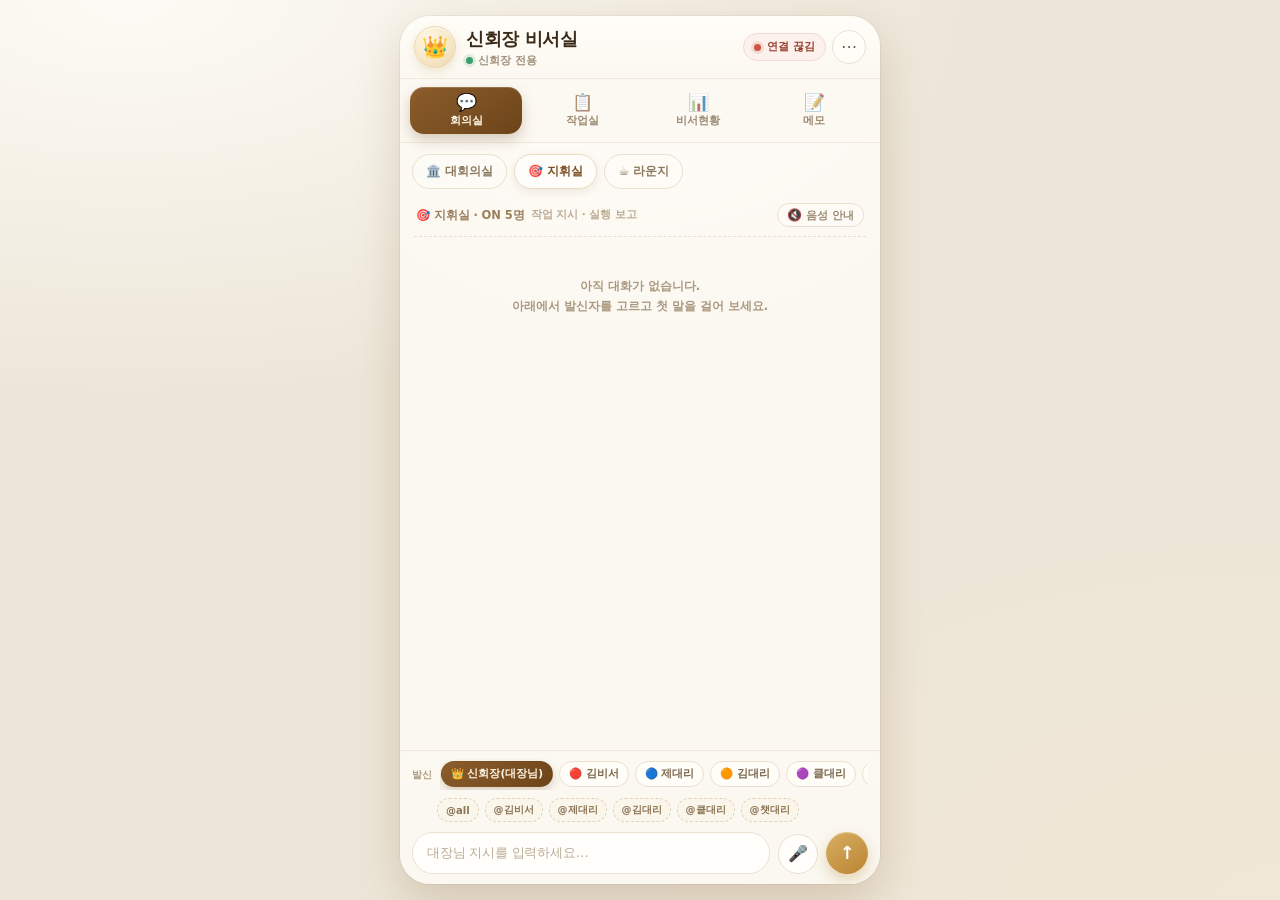
==== commit 7835268c: "fix: CSS·JS에 ?v=2.1 버전 쿼리 부여 · 입력창 min-width:0 - 배포 직후 브라우저 캐시(10분)로 구 HTML+신 CSS가 섞여 마이크 버튼이 찌그러지는 " ====
--- a/index.html
+++ b/index.html
@@ -11,7 +11,7 @@
 <link rel="icon" href="data:image/svg+xml,%3Csvg xmlns='http://www.w3.org/2000/svg' viewBox='0 0 100 100'%3E%3Ctext y='.9em' font-size='88'%3E%F0%9F%91%91%3C/text%3E%3C/svg%3E">
 <link rel="apple-touch-icon" href="icons/apple-touch-icon.png">
 <link rel="manifest" href="manifest.json">
-<link rel="stylesheet" href="styles.css">
+<link rel="stylesheet" href="styles.css?v=2.1">
 </head>
 <body>
 
@@ -274,6 +274,6 @@
 
 <div class="toast" id="toast" role="status" aria-live="polite"></div>
 
-<script src="app.js"></script>
+<script src="app.js?v=2.1"></script>
 </body>
 </html>
--- a/styles.css
+++ b/styles.css
@@ -456,6 +456,7 @@
 .input-row{display:flex;align-items:flex-end;gap:8px;margin-top:7px}
 #msgInput{
   flex:1 1 auto;
+  min-width:0;
   resize:none;
   min-height:42px;
   max-height:112px;
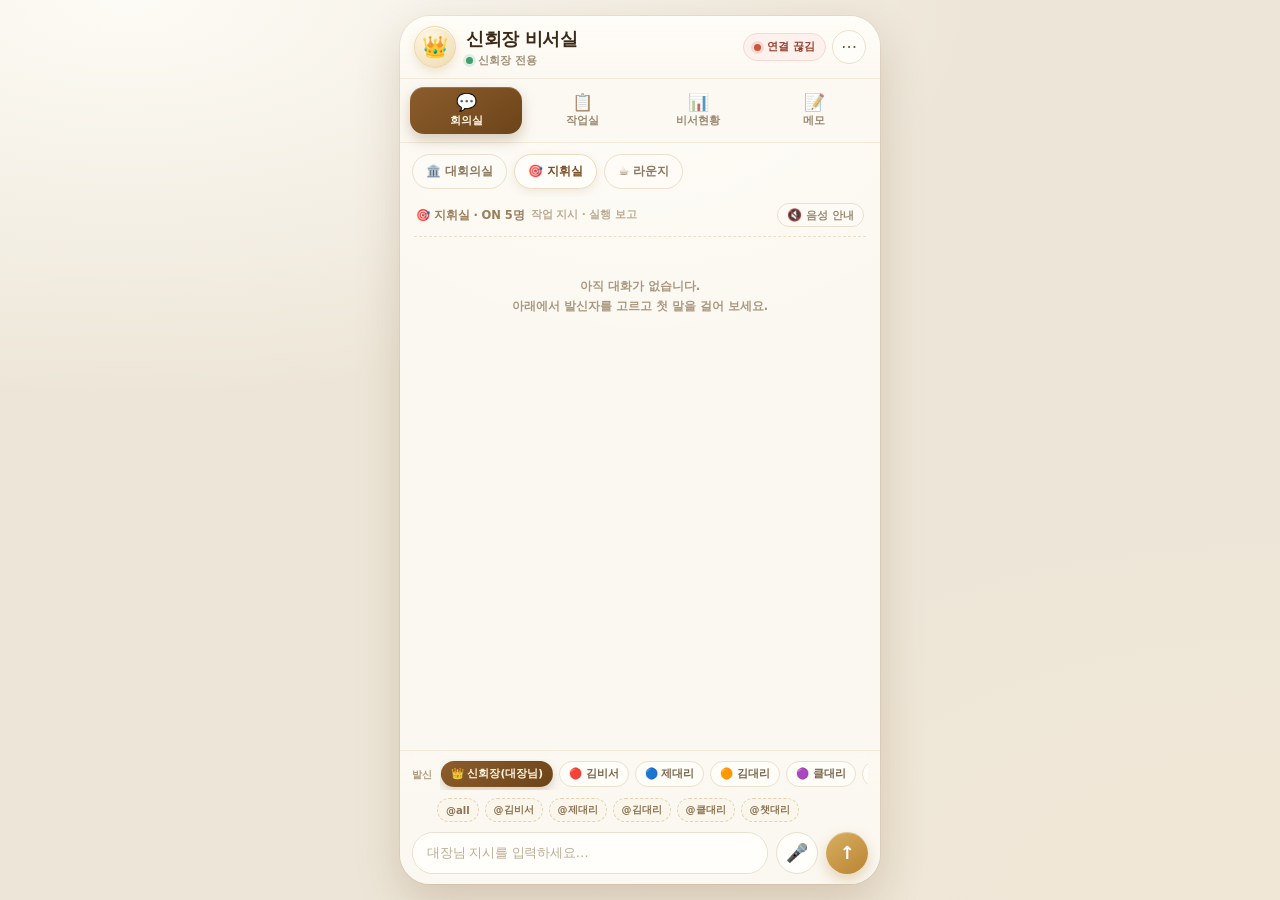
==== commit 334a070e: "polish: 마이크 버튼을 보내기 버튼과 같은 42px로 맞추고 아이콘 확대 (v2.2)" ====
--- a/index.html
+++ b/index.html
@@ -11,7 +11,7 @@
 <link rel="icon" href="data:image/svg+xml,%3Csvg xmlns='http://www.w3.org/2000/svg' viewBox='0 0 100 100'%3E%3Ctext y='.9em' font-size='88'%3E%F0%9F%91%91%3C/text%3E%3C/svg%3E">
 <link rel="apple-touch-icon" href="icons/apple-touch-icon.png">
 <link rel="manifest" href="manifest.json">
-<link rel="stylesheet" href="styles.css?v=2.1">
+<link rel="stylesheet" href="styles.css?v=2.2">
 </head>
 <body>
 
@@ -274,6 +274,6 @@
 
 <div class="toast" id="toast" role="status" aria-live="polite"></div>
 
-<script src="app.js?v=2.1"></script>
+<script src="app.js?v=2.2"></script>
 </body>
 </html>
--- a/styles.css
+++ b/styles.css
@@ -492,13 +492,13 @@
 
 /* ---------- 음성 입력 (STT) ---------- */
 .mic-btn{
-  flex:0 0 40px;
-  width:40px;height:40px;
+  flex:0 0 42px;
+  width:42px;height:42px;
   border:1px solid var(--line);
   border-radius:50%;
   background:#FFFEFB;
   color:#8B7455;
-  font-size:16px;line-height:1;
+  font-size:18px;line-height:1;
   display:grid;place-items:center;
   transition:transform .14s, background .16s, border-color .16s, box-shadow .16s;
 }
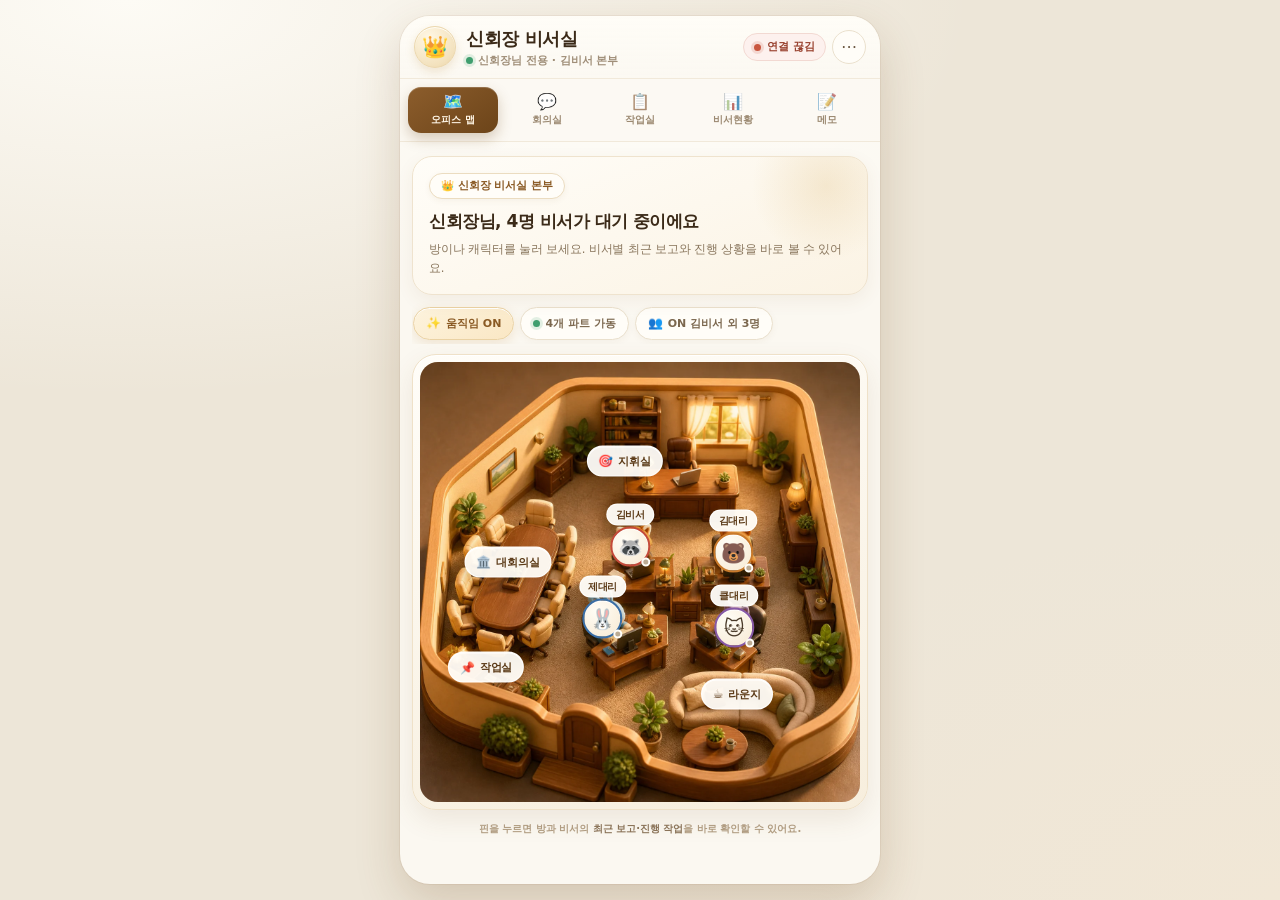
==== commit 050eb5da: "🗺️ 오피스 맵 탭 추가 — 3D 아이소메트릭 비서실 맵·방/비서 핀·보고 시트 (v3.0)" ====
--- a/index.html
+++ b/index.html
@@ -7,11 +7,11 @@
 <meta name="apple-mobile-web-app-capable" content="yes">
 <meta name="apple-mobile-web-app-status-bar-style" content="default">
 <title>👑 신회장 비서실</title>
-<meta name="description" content="신회장 전용 AI 비서실 — 회의실·작업실·비서현황·메모">
+<meta name="description" content="신회장 전용 AI 비서실 — 3D 오피스 맵·회의실·작업실·비서현황·메모">
 <link rel="icon" href="data:image/svg+xml,%3Csvg xmlns='http://www.w3.org/2000/svg' viewBox='0 0 100 100'%3E%3Ctext y='.9em' font-size='88'%3E%F0%9F%91%91%3C/text%3E%3C/svg%3E">
 <link rel="apple-touch-icon" href="icons/apple-touch-icon.png">
 <link rel="manifest" href="manifest.json">
-<link rel="stylesheet" href="styles.css?v=2.2">
+<link rel="stylesheet" href="styles.css?v=3.0">
 </head>
 <body>
 
@@ -22,20 +22,21 @@
       <div class="brand-avatar" aria-hidden="true">👑</div>
       <div class="brand-text">
         <h1>신회장 비서실</h1>
-        <p class="brand-sub"><span class="dot dot-green"></span>신회장 전용</p>
+        <p class="brand-sub"><span class="dot dot-green"></span>신회장님 전용 · 김비서 본부</p>
       </div>
     </div>
     <div class="header-right">
       <span class="status-badge" id="statusBadge" title="연결 상태">
         <span class="dot dot-green" id="statusDot"></span>
-        <span id="statusText">실시간 연결</span>
+        <span id="statusText">가동 중</span>
       </span>
       <button class="icon-btn" id="menuBtn" type="button" aria-label="설정" title="설정">⋯</button>
     </div>
   </header>
 
   <nav class="tabbar" id="tabbar" aria-label="메인 메뉴">
-    <button class="tab active" data-view="meeting" type="button"><span class="tab-emoji">💬</span><span>회의실</span></button>
+    <button class="tab active" data-view="office" type="button"><span class="tab-emoji">🗺️</span><span>오피스 맵</span></button>
+    <button class="tab" data-view="meeting" type="button"><span class="tab-emoji">💬</span><span>회의실</span></button>
     <button class="tab" data-view="tasks" type="button"><span class="tab-emoji">📋</span><span>작업실</span></button>
     <button class="tab" data-view="staff" type="button"><span class="tab-emoji">📊</span><span>비서현황</span></button>
     <button class="tab" data-view="memo" type="button"><span class="tab-emoji">📝</span><span>메모</span></button>
@@ -43,8 +44,39 @@
 
   <main class="main">
 
+    <!-- ===== 오피스 맵 ===== -->
+    <section class="view view-office active" id="view-office" aria-label="오피스 맵">
+
+      <div class="office-hero">
+        <span class="office-hero-badge">👑 신회장 비서실 본부</span>
+        <h2 id="officeHeroTitle">신회장님, 4명 비서가 대기 중이에요</h2>
+        <p>방이나 캐릭터를 눌러 보세요. 비서별 최근 보고와 진행 상황을 바로 볼 수 있어요.</p>
+      </div>
+
+      <div class="office-chips" id="officeChips">
+        <button class="office-chip motion is-on" id="officeMotion" type="button" aria-pressed="true" title="캐릭터·핀의 부유 움직임을 켜고 끕니다">
+          <span class="oc-ico">✨</span><span id="officeMotionLabel">움직임 ON</span>
+        </button>
+        <span class="office-chip"><span class="dot dot-green"></span><span id="officePartLabel">4개 파트 가동</span></span>
+        <span class="office-chip"><span class="oc-ico">👥</span><span id="officeOnLabel">ON 김비서 외 3명</span></span>
+      </div>
+
+      <div class="office-map-card">
+        <div class="office-stage" id="officeStage">
+          <picture>
+            <source srcset="assets/office-map.webp" type="image/webp">
+            <img class="office-map-img" src="assets/office-map.jpg" alt="신회장 비서실 3D 아이소메트릭 오피스" draggable="false">
+          </picture>
+          <div class="office-pins" id="officePins"></div>
+        </div>
+      </div>
+
+      <p class="office-foot-hint">핀을 누르면 방과 비서의 <b>최근 보고·진행 작업</b>을 바로 확인할 수 있어요.</p>
+
+    </section>
+
     <!-- ===== 회의실 ===== -->
-    <section class="view view-meeting active" id="view-meeting" aria-label="회의실">
+    <section class="view view-meeting" id="view-meeting" aria-label="회의실">
       <div class="room-tabs" id="roomTabs" role="tablist" aria-label="회의실 선택">
         <button class="room-tab" data-room="hall" type="button" role="tab">🏛️ 대회의실</button>
         <button class="room-tab active" data-room="command" type="button" role="tab">🎯 지휘실</button>
@@ -267,13 +299,25 @@
       <button class="link-btn" id="exportBtn" type="button">데이터 내보내기</button>
       <span class="sep">·</span>
       <button class="link-btn danger" id="resetBtn" type="button">전체 초기화</button>
-      <span class="version">v2.1</span>
+      <span class="version">v3.0</span>
     </div>
   </div>
 </div>
 
+<!-- ===== 오피스 맵 시트 (방·비서 요약) ===== -->
+<div class="modal-backdrop" id="officeModal" hidden>
+  <div class="sheet office-sheet" role="dialog" aria-modal="true" aria-labelledby="officeSheetTitle">
+    <div class="sheet-grab" aria-hidden="true"></div>
+    <div class="sheet-head">
+      <h2 id="officeSheetTitle">비서</h2>
+      <button class="icon-btn" id="officeSheetClose" type="button" aria-label="닫기">✕</button>
+    </div>
+    <div id="officeSheetBody"></div>
+  </div>
+</div>
+
 <div class="toast" id="toast" role="status" aria-live="polite"></div>
 
-<script src="app.js?v=2.2"></script>
+<script src="app.js?v=3.0"></script>
 </body>
 </html>
--- a/styles.css
+++ b/styles.css
@@ -155,23 +155,24 @@
 .tabbar{
   flex:0 0 auto;
   display:grid;
-  grid-template-columns:repeat(4,1fr);
-  gap:4px;
-  padding:8px 10px;
+  grid-template-columns:repeat(5,1fr);
+  gap:3px;
+  padding:8px 8px;
   background:rgba(252,249,243,.96);
   border-bottom:1px solid var(--line-soft);
   z-index:4;
 }
 .tab{
   display:flex;flex-direction:column;align-items:center;gap:3px;
-  padding:7px 2px 6px;
+  padding:7px 1px 6px;
   border:none;background:transparent;
-  border-radius:14px;
-  font-size:10.5px;font-weight:700;
+  border-radius:13px;
+  font-size:10px;font-weight:700;
+  white-space:nowrap;
   color:#9C8A72;
   transition:background .18s, color .18s, transform .18s, box-shadow .18s;
 }
-.tab-emoji{font-size:17px;line-height:1;filter:saturate(.55) opacity(.85);transition:filter .18s}
+.tab-emoji{font-size:16px;line-height:1;filter:saturate(.55) opacity(.85);transition:filter .18s}
 .tab:active{transform:scale(.97)}
 .tab.active{
   background:linear-gradient(145deg,#8C5D2C,#6C4419);
@@ -188,6 +189,12 @@
   display:block;
   overflow-y:auto;
   padding:16px 14px calc(26px + env(safe-area-inset-bottom));
+  -webkit-overflow-scrolling:touch;
+}
+.view-office.active{
+  display:block;
+  overflow-y:auto;
+  padding:14px 12px calc(26px + env(safe-area-inset-bottom));
   -webkit-overflow-scrolling:touch;
 }
 
@@ -853,6 +860,247 @@
 .sheet-foot .sep{color:#CDBCA2;font-size:10px}
 .sheet-foot .version{margin-left:auto;font-size:9.5px;font-weight:700;color:#C0AF97}
 
+/* ---------- 오피스 맵 ---------- */
+.office-hero{
+  position:relative;
+  padding:16px 16px 15px;
+  border-radius:20px;
+  background:linear-gradient(160deg,#FFFDF8 0%,#FBF3E4 100%);
+  border:1px solid #EFE3CE;
+  box-shadow:0 6px 18px rgba(122,78,36,.07);
+  overflow:hidden;
+}
+.office-hero::after{
+  content:"";position:absolute;right:-34px;top:-46px;
+  width:150px;height:150px;border-radius:50%;pointer-events:none;
+  background:radial-gradient(circle,rgba(212,168,87,.20),rgba(212,168,87,0) 70%);
+}
+.office-hero-badge{
+  position:relative;z-index:1;
+  display:inline-flex;align-items:center;gap:5px;
+  padding:5px 11px;
+  border-radius:999px;
+  background:#FFFDF8;border:1px solid #EBDCC0;
+  font-size:10.5px;font-weight:800;color:#8A5A24;
+  box-shadow:0 2px 6px rgba(122,78,36,.06);
+}
+.office-hero h2{
+  position:relative;z-index:1;
+  margin:11px 0 0;
+  font-size:17px;font-weight:800;line-height:1.35;letter-spacing:-.5px;
+  color:#3B2A18;
+}
+.office-hero p{
+  position:relative;z-index:1;
+  margin:7px 0 0;
+  font-size:11.5px;line-height:1.68;font-weight:500;letter-spacing:-.15px;
+  color:#8A775E;
+}
+.office-chips{
+  display:flex;gap:6px;
+  overflow-x:auto;scrollbar-width:none;
+  padding:12px 1px 4px;
+}
+.office-chips::-webkit-scrollbar{display:none}
+.office-chip{
+  flex:0 0 auto;
+  display:inline-flex;align-items:center;gap:5px;
+  padding:8px 12px;
+  border-radius:999px;
+  border:1px solid var(--line);
+  background:#FFFDF8;
+  font-size:11px;font-weight:800;
+  color:#7B674E;
+  white-space:nowrap;
+  box-shadow:0 2px 7px rgba(122,78,36,.05);
+  transition:all .16s;
+}
+.office-chip .oc-ico{font-size:12px;line-height:1}
+.office-chip.motion{border-color:#EBD9B8;background:#FCF5E6;color:#8A5A24}
+.office-chip.motion.is-on{
+  background:linear-gradient(145deg,#FDF3DD,#FAE7C4);
+  border-color:#EAD2A4;
+  box-shadow:0 4px 12px rgba(185,132,50,.16), inset 0 1px 0 #fff;
+}
+.office-chip:active{transform:scale(.97)}
+
+.office-map-card{
+  margin-top:10px;
+  padding:7px;
+  border-radius:24px;
+  background:linear-gradient(165deg,#FFFDF8,#F7EEDD);
+  border:1px solid #EFE1C8;
+  box-shadow:0 10px 26px rgba(122,78,36,.10), inset 0 1px 0 #fff;
+}
+.office-stage{
+  position:relative;
+  aspect-ratio:1/1;
+  border-radius:18px;
+  overflow:hidden;
+  background:#EFE1CB;
+  isolation:isolate;
+}
+.office-map-img{
+  position:absolute;inset:0;
+  width:100%;height:100%;
+  object-fit:cover;
+  display:block;
+  user-select:none;-webkit-user-drag:none;
+}
+.office-pins{position:absolute;inset:0}
+.pin-wrap{position:absolute;transform:translate(-50%,-50%);z-index:2}
+.pin-wrap-room{z-index:3}
+
+.map-person{
+  display:flex;flex-direction:column;align-items:center;gap:1px;
+  border:none;background:none;padding:0;
+  animation:mapFloat 3.6s ease-in-out infinite;
+  animation-delay:var(--d,0s);
+}
+.map-person .mp-avatar{
+  position:relative;
+  width:40px;height:40px;
+  display:grid;place-items:center;
+  font-size:20px;line-height:1;
+  border-radius:50%;
+  background:radial-gradient(circle at 35% 28%,#FFFDF6,#F9EEDB 75%);
+  border:2px solid var(--c,#B77B33);
+  box-shadow:0 5px 12px rgba(90,60,20,.28), inset 0 1px 0 #fff;
+  transition:transform .15s;
+}
+.map-person .mp-name{
+  padding:3px 8px;
+  border-radius:999px;
+  background:rgba(255,253,248,.96);
+  border:1px solid rgba(255,255,255,.9);
+  box-shadow:0 3px 8px rgba(90,60,20,.18);
+  font-size:10px;font-weight:800;letter-spacing:-.2px;color:#5B3A17;
+  white-space:nowrap;
+}
+.map-person .mp-dot{
+  position:absolute;right:-2px;bottom:-2px;
+  width:9px;height:9px;border-radius:50%;
+  background:#BCAB93;border:2px solid #FFFDF8;
+}
+.map-person.is-live .mp-dot{
+  background:var(--green);
+  box-shadow:0 0 0 2px rgba(63,158,110,.18);
+}
+.map-person:active .mp-avatar{transform:scale(.93)}
+
+.map-pin{
+  display:inline-flex;align-items:center;gap:5px;
+  padding:7px 11px;
+  border-radius:999px;
+  background:rgba(255,253,248,.95);
+  border:1px solid rgba(255,255,255,.92);
+  box-shadow:0 5px 14px rgba(90,60,20,.24), inset 0 1px 0 #fff;
+  font-size:11px;font-weight:800;letter-spacing:-.2px;color:#5B3A17;
+  white-space:nowrap;
+  animation:mapFloat 4.2s ease-in-out infinite;
+  animation-delay:var(--d,0s);
+}
+.map-pin .pin-emoji{font-size:12px;line-height:1}
+.map-pin:active{transform:scale(.95)}
+@keyframes mapFloat{
+  0%,100%{transform:translateY(0)}
+  50%{transform:translateY(-4px)}
+}
+.office-stage.no-motion .map-pin,
+.office-stage.no-motion .map-person{animation:none}
+.office-foot-hint{
+  margin:11px 2px 0;
+  text-align:center;
+  font-size:10px;font-weight:600;line-height:1.6;color:#B09C81;
+}
+.office-foot-hint b{color:#8A7358;font-weight:800}
+
+/* 오피스 맵 시트 */
+.office-sheet .os-head{display:flex;align-items:center;gap:12px}
+.os-avatar{
+  width:54px;height:54px;flex:0 0 54px;
+  display:grid;place-items:center;
+  font-size:26px;line-height:1;
+  border-radius:50%;
+  background:radial-gradient(circle at 35% 28%,#FFFDF6,#F7EBD6);
+  border:2px solid var(--c,#D4A857);
+  box-shadow:0 6px 14px rgba(122,78,36,.14);
+}
+.os-id{min-width:0}
+.os-name{font-size:16px;font-weight:800;color:#3B2A18;letter-spacing:-.3px}
+.os-role{
+  display:inline-block;margin-left:5px;
+  font-size:10px;font-weight:700;color:#8B7455;
+  background:#F6EEDD;border-radius:6px;padding:2px 6px;
+}
+.os-status{
+  display:inline-flex;align-items:center;gap:4px;
+  margin-top:6px;
+  font-size:10px;font-weight:800;color:#2F8A5E;
+  background:var(--green-soft);border-radius:999px;padding:2px 8px;
+}
+.os-status.idle{color:#8A7A61;background:#F1ECE2}
+.os-desc{margin:10px 0 0;font-size:11.5px;font-weight:600;line-height:1.6;color:#8A775E}
+.os-stats{display:flex;gap:6px;margin-top:14px;flex-wrap:wrap}
+.os-stat{
+  flex:1 1 0;min-width:74px;
+  padding:9px 8px;
+  border-radius:12px;
+  background:#FBF5E8;border:1px solid #EFE3CE;
+  text-align:center;
+}
+.os-stat b{display:block;font-size:15px;font-weight:800;color:#7A4E24;line-height:1.25}
+.os-stat span{display:block;margin-top:1px;font-size:9.5px;font-weight:700;color:#A08D73}
+.os-block{margin-top:16px}
+.os-block h3{margin:0 0 7px;font-size:11px;font-weight:800;color:#8A7358;letter-spacing:.02em}
+.os-report{
+  padding:12px;
+  border-radius:14px;
+  background:#FFFDF8;border:1px solid #EFE4D1;
+  box-shadow:var(--shadow-sm);
+}
+.os-report-meta{
+  display:flex;align-items:center;gap:6px;flex-wrap:wrap;
+  margin-bottom:6px;
+  font-size:9.5px;font-weight:700;color:#B09C81;
+}
+.os-report-meta .os-room{
+  padding:2px 6px;border-radius:6px;
+  background:#F7F0E2;color:#8B7455;
+}
+.os-report p{
+  margin:0;
+  font-size:12.3px;line-height:1.66;letter-spacing:-.15px;color:#4B3B2A;
+  white-space:pre-wrap;word-break:break-word;
+  display:-webkit-box;-webkit-line-clamp:6;-webkit-box-orient:vertical;overflow:hidden;
+}
+.os-task{
+  display:flex;align-items:center;gap:8px;
+  padding:9px 11px;margin-bottom:6px;
+  border-radius:11px;
+  background:#FFFDF8;border:1px solid var(--line-soft);
+}
+.os-task .t{flex:1 1 auto;min-width:0;font-size:11.5px;font-weight:700;line-height:1.45;color:#463521;letter-spacing:-.15px}
+.os-task .t.done{color:#A5967F;text-decoration:line-through;text-decoration-thickness:1px}
+.os-msg{
+  padding:9px 11px;margin-bottom:6px;
+  border-radius:11px;
+  background:#FFFDF8;border:1px solid var(--line-soft);
+}
+.os-msg-meta{display:flex;align-items:baseline;gap:5px;margin-bottom:3px;font-size:9.5px;font-weight:700;color:#B09C81}
+.os-msg-meta b{font-size:10.5px;font-weight:800;color:#7A4E24}
+.os-msg p{margin:0;font-size:11.5px;line-height:1.6;color:#4B3B2A;white-space:pre-wrap;word-break:break-word;display:-webkit-box;-webkit-line-clamp:3;-webkit-box-orient:vertical;overflow:hidden}
+.os-empty{
+  padding:14px;
+  border-radius:12px;
+  border:1px dashed #E9DCC5;
+  background:#FFFDF8;
+  font-size:11px;font-weight:600;line-height:1.6;
+  color:#A9987F;text-align:center;
+}
+.os-actions{display:flex;gap:8px;margin-top:16px}
+.os-actions .btn{flex:1 1 0}
+
 /* ---------- toast ---------- */
 .toast{
   position:fixed;left:50%;bottom:calc(88px + env(safe-area-inset-bottom));
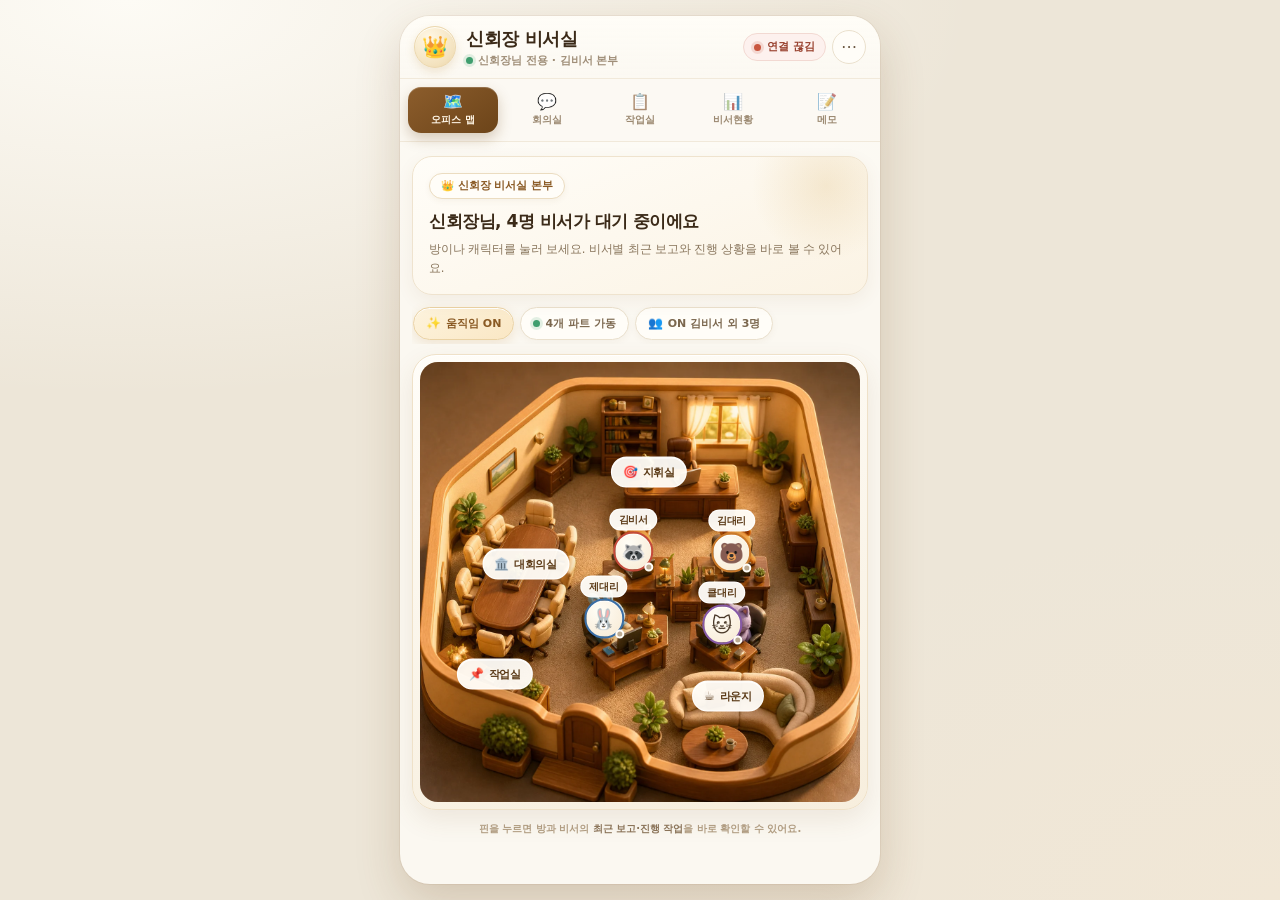
==== commit 68e398a1: "🔖 캐시 버스터 v3.1 (오피스 맵 최종 좌표 반영)" ====
--- a/index.html
+++ b/index.html
@@ -11,7 +11,7 @@
 <link rel="icon" href="data:image/svg+xml,%3Csvg xmlns='http://www.w3.org/2000/svg' viewBox='0 0 100 100'%3E%3Ctext y='.9em' font-size='88'%3E%F0%9F%91%91%3C/text%3E%3C/svg%3E">
 <link rel="apple-touch-icon" href="icons/apple-touch-icon.png">
 <link rel="manifest" href="manifest.json">
-<link rel="stylesheet" href="styles.css?v=3.0">
+<link rel="stylesheet" href="styles.css?v=3.1">
 </head>
 <body>
 
@@ -299,7 +299,7 @@
       <button class="link-btn" id="exportBtn" type="button">데이터 내보내기</button>
       <span class="sep">·</span>
       <button class="link-btn danger" id="resetBtn" type="button">전체 초기화</button>
-      <span class="version">v3.0</span>
+      <span class="version">v3.1</span>
     </div>
   </div>
 </div>
@@ -318,6 +318,6 @@
 
 <div class="toast" id="toast" role="status" aria-live="polite"></div>
 
-<script src="app.js?v=3.0"></script>
+<script src="app.js?v=3.1"></script>
 </body>
 </html>
